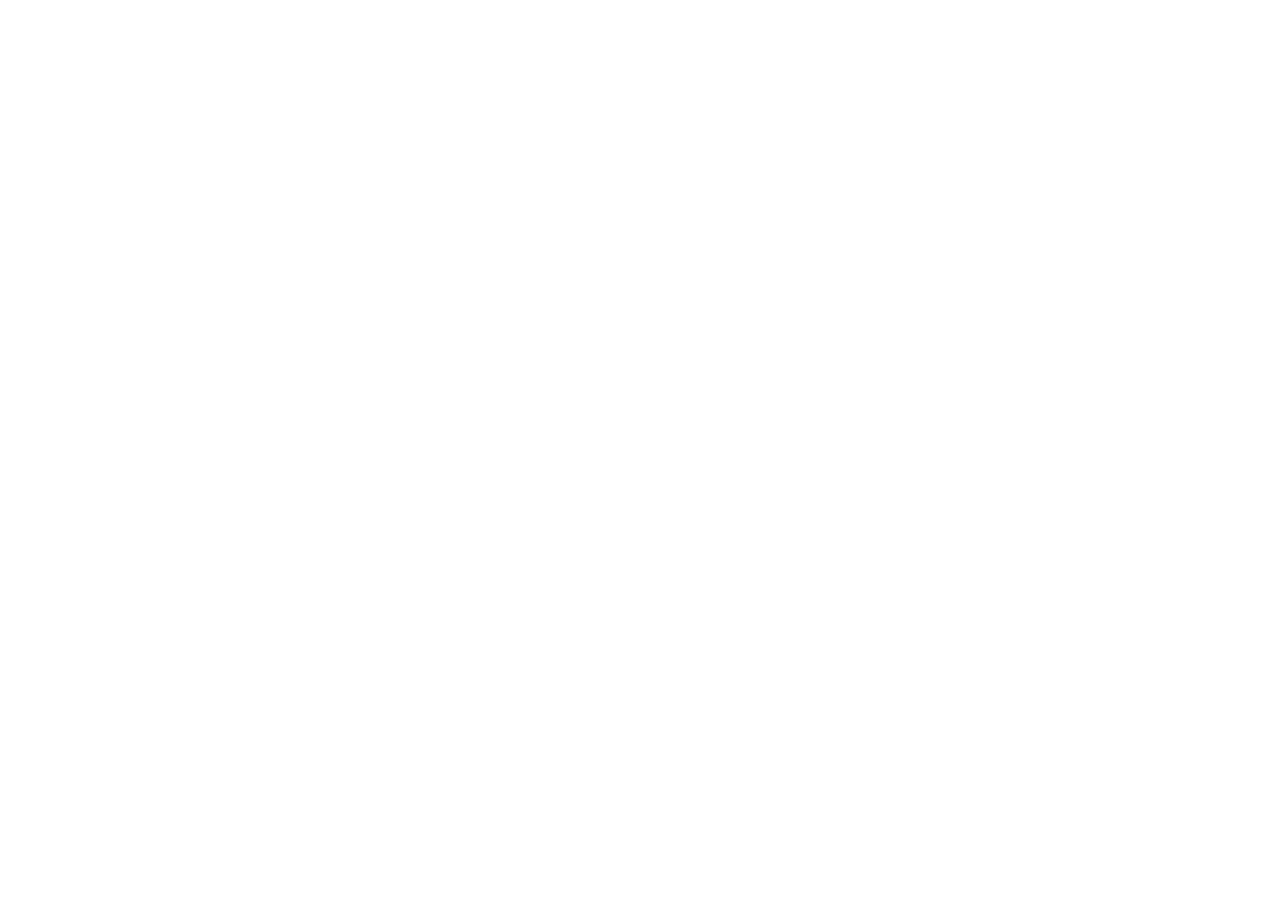
==== index.html @ b5daedb5 "Initial Commit" ====
<!DOCTYPE html>
<html lang="en">
  <head>
    <meta charset="UTF-8" />
    <meta http-equiv="X-UA-Compatible" content="IE=edge" />
    <meta name="viewport" content="width=device-width, initial-scale=1.0" />
    <!-- Favicon -->
    <link rel="icon" href="files/favicon.ico" />

    <title>Michael Gomes Portfolio</title>
  </head>
  <body></body>
</html>
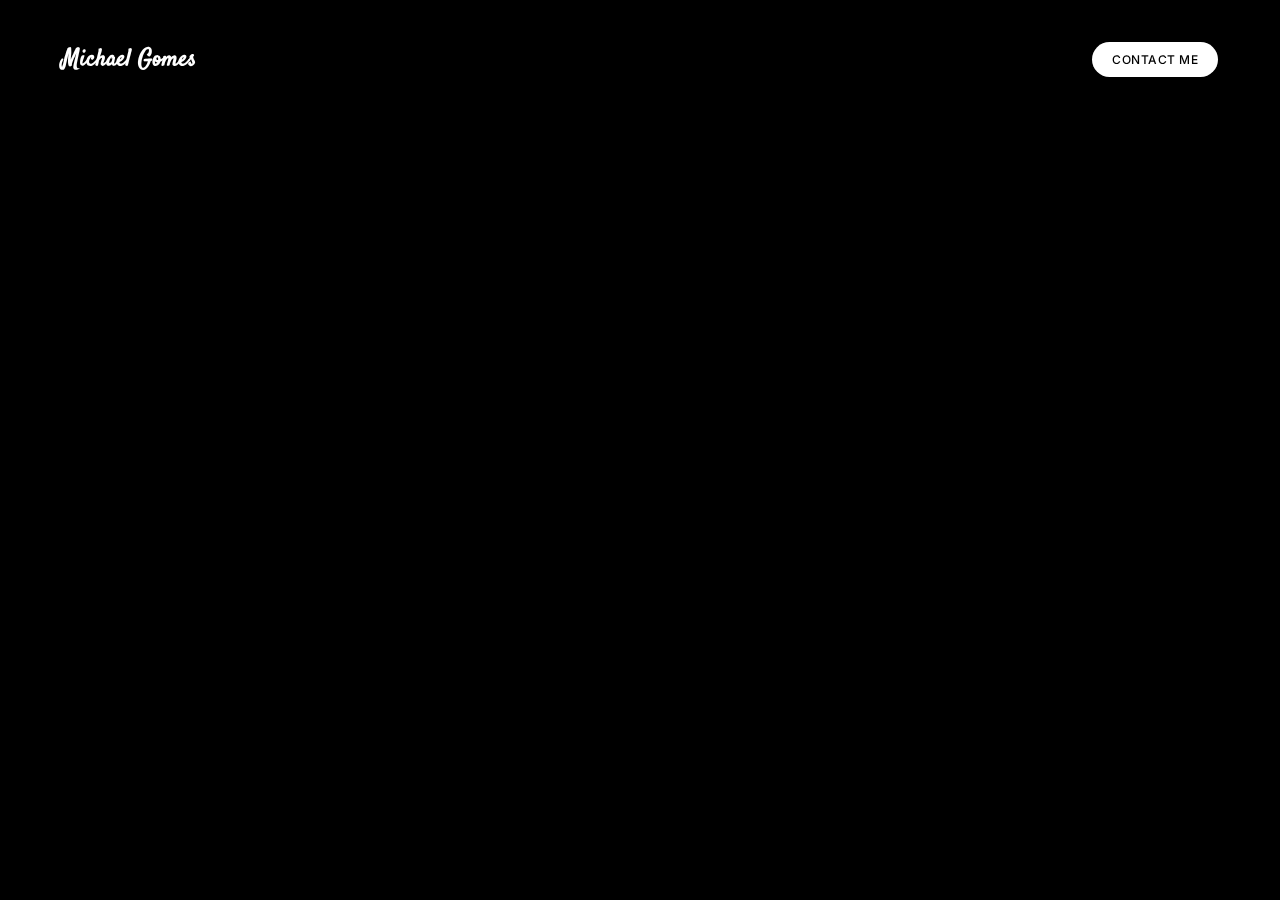
==== commit 93aa7c38: "Header" ====
--- a/index.html
+++ b/index.html
@@ -7,7 +7,25 @@
     <!-- Favicon -->
     <link rel="icon" href="files/favicon.ico" />
 
+    <!-- Google Fonts -->
+    <link rel="preconnect" href="https://fonts.googleapis.com" />
+    <link rel="preconnect" href="https://fonts.gstatic.com" crossorigin />
+    <link
+      href="https://fonts.googleapis.com/css2?family=Inter:wght@400;500;600;700&family=Satisfy&display=swap"
+      rel="stylesheet"
+    />
+
+    <!-- Custom Style Sheet -->
+    <link rel="stylesheet" href="styles.css" />
+
     <title>Michael Gomes Portfolio</title>
   </head>
-  <body></body>
+  <body>
+    <header class="header">
+      <h2 class="logo">Michael Gomes</h2>
+      <a href="mailto:michaelgomesweb@gmail.com" class="btn btn-contact"
+        >Contact Me</a
+      >
+    </header>
+  </body>
 </html>
--- a/styles.css
+++ b/styles.css
@@ -0,0 +1,89 @@
+* {
+  margin: 0;
+  padding: 0;
+  box-sizing: border-box;
+}
+
+a {
+  text-decoration: none;
+  color: inherit;
+}
+
+ul {
+  list-style: none;
+}
+
+button {
+  border: none;
+  background: none;
+  color: inherit;
+  font: inherit;
+}
+
+:root {
+  overflow-x: hidden;
+}
+
+body {
+  background-color: black;
+  font-family: "Inter", sans-serif;
+  color: white;
+  position: relative;
+  overflow-x: hidden;
+  scrollbar-width: none; /* For Firefox */
+}
+
+/* Remove Scroll Bar */
+body::-webkit-scrollbar {
+  display: none;
+}
+
+/* ----------Animations----------*/
+@keyframes fade-down {
+  0% {
+    opacity: 0;
+    transform: translateY(-30px) scale(0.8);
+  }
+
+  100% {
+    opacity: 1;
+    transform: translateY(0) scale(1);
+  }
+}
+
+/* ----------Header----------*/
+.header {
+  display: flex;
+  align-items: center;
+  justify-content: space-between;
+  padding: 42px 62px;
+  position: fixed;
+  width: 100%;
+}
+
+.logo {
+  font-family: "Satisfy", cursive;
+  animation: fade-down 0.5s 0.4s backwards;
+}
+
+/* BUTTON */
+.btn {
+  background-color: white;
+  font-size: 12px;
+  font-weight: 500;
+  text-transform: uppercase;
+  color: black;
+  letter-spacing: 0.5px;
+  padding: 10px 20px;
+  border-radius: 100px;
+  transition: all 0.3s;
+}
+
+.btn:hover {
+  transform: scale(1.15);
+}
+
+.btn-contact {
+  animation: fade-down 0.5s 0.4s backwards;
+  z-index: 100;
+}
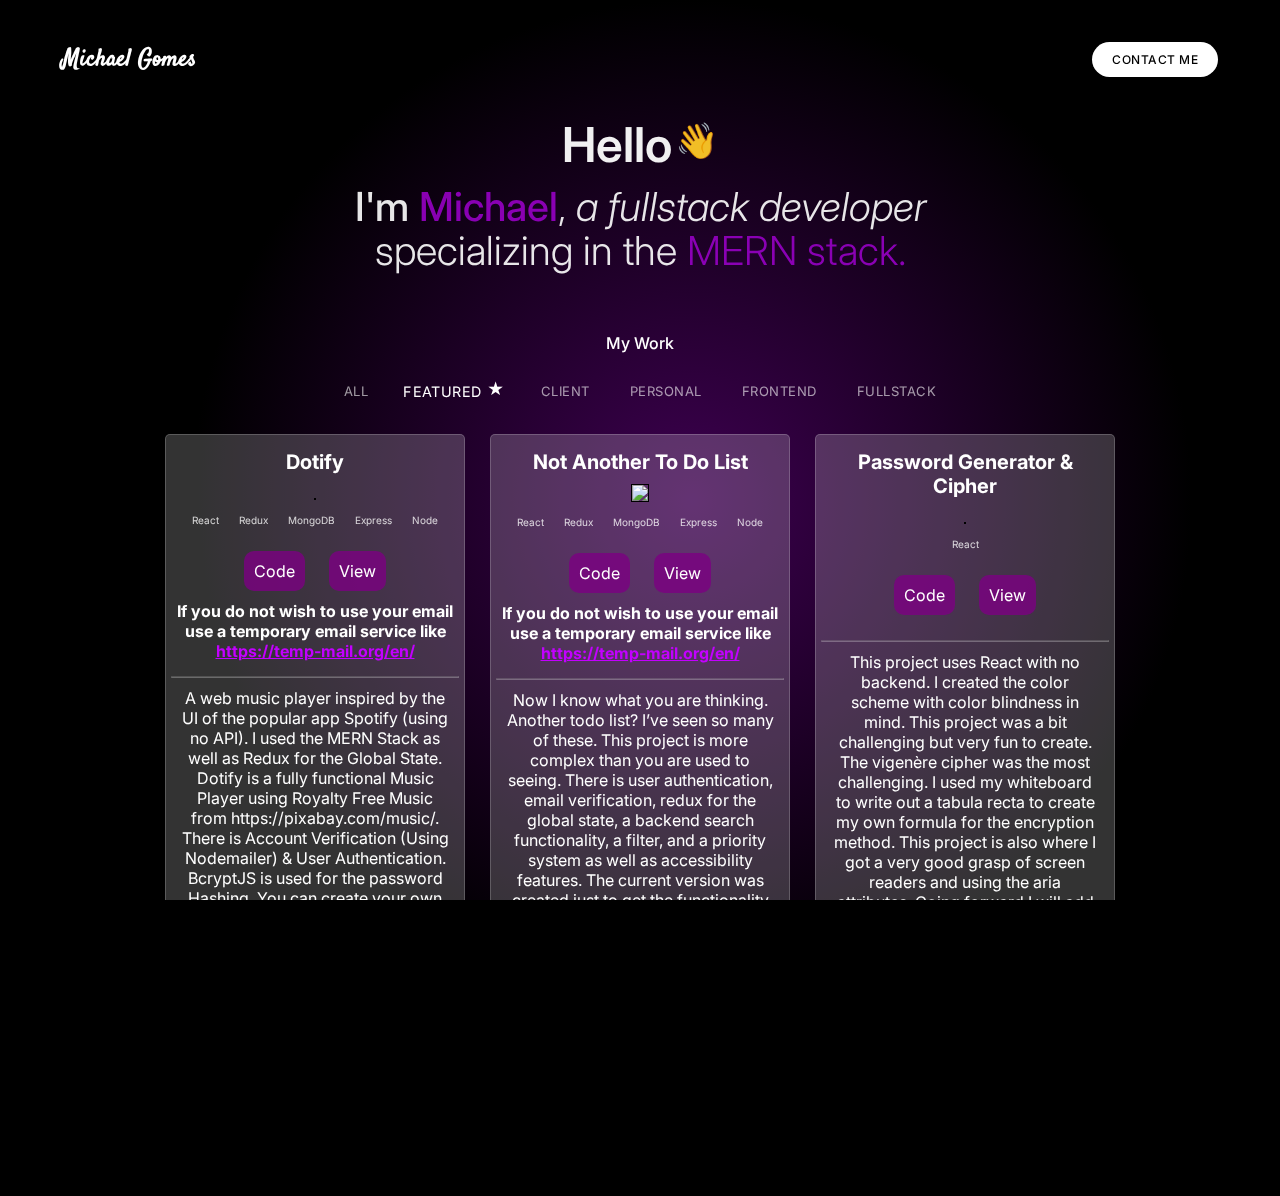
==== commit 8d042c9a: "Filter Functionality" ====
--- a/index.html
+++ b/index.html
@@ -15,17 +15,344 @@
       rel="stylesheet"
     />
 
+    <!-- Fontawesome -->
+    <script
+      src="https://kit.fontawesome.com/015b6e2192.js"
+      crossorigin="anonymous"
+    ></script>
+
     <!-- Custom Style Sheet -->
     <link rel="stylesheet" href="styles.css" />
+
+    <!-- JavaScript -->
+    <script src="script.js" defer></script>
 
     <title>Michael Gomes Portfolio</title>
   </head>
   <body>
+    <div class="color"></div>
+
     <header class="header">
       <h2 class="logo">Michael Gomes</h2>
       <a href="mailto:michaelgomesweb@gmail.com" class="btn btn-contact"
         >Contact Me</a
       >
     </header>
+
+    <main class="main">
+      <section class="intro">
+        <h1 class="first-heading">Hello <span class="emoji">👋</span></h1>
+        <p class="text">
+          <span class="bold">I'm <span class="purple">Michael</span></span
+          >, <i>a fullstack developer</i>
+          <span class="text-second">
+            specializing in the <span class="purple">MERN stack.</span>
+          </span>
+        </p>
+      </section>
+
+      <section class="work">
+        <div class="top">
+          <h2 class="second-heading">My Work</h2>
+          <div class="filters" id="f-badge-container">
+            <button class="f-badge" onclick="filterSelection('all')">
+              All
+            </button>
+            <button
+              class="f-badge active featured"
+              onclick="filterSelection('featured')"
+            >
+              Featured <span class="star">★</span>
+            </button>
+            <button class="f-badge" onclick="filterSelection('client')">
+              Client
+            </button>
+            <button class="f-badge" onclick="filterSelection('personal')">
+              Personal
+            </button>
+            <button class="f-badge" onclick="filterSelection('frontend')">
+              Frontend
+            </button>
+            <button class="f-badge" onclick="filterSelection('fullstack')">
+              Fullstack
+            </button>
+          </div>
+        </div>
+
+        <section class="projects">
+          <div class="card personal featured fullstack">
+            <div class="card-title">Dotify</div>
+            <div class="card-img">
+              <img src="images/dotify-summary.jpg" alt="" />
+            </div>
+            <button class="badge">React</button>
+            <button class="badge">Redux</button>
+            <button class="badge">MongoDB</button>
+            <button class="badge">Express</button>
+            <button class="badge">Node</button>
+            <div class="card-icons">
+              <a
+                href="https://github.com/MichaelGomes/Dotify"
+                target="_blank"
+                rel="noopener noreferrer"
+                ><button class="icon" type="button" name="button">
+                  Code <span class="fab fa-github"></span></button
+              ></a>
+              <a
+                href="https://dotify-sounds.herokuapp.com/"
+                target="_blank"
+                rel="noopener noreferrer"
+                ><button class="icon" type="button" name="button">
+                  View <span class="fas fa-eye"></span></button
+              ></a>
+            </div>
+            <div class="card-content">
+              <b
+                >If you do not wish to use your email use a temporary email
+                service like
+                <a
+                  class="email-info"
+                  href="https://temp-mail.org/en/"
+                  target="_blank"
+                  rel="noopener noreferrer"
+                  >https://temp-mail.org/en/</a
+                ></b
+              >
+              <hr />
+              <p>
+                A web music player inspired by the UI of the popular app Spotify
+                (using no API). I used the MERN Stack as well as Redux for the
+                Global State. Dotify is a fully functional Music Player using
+                Royalty Free Music from https://pixabay.com/music/. There is
+                Account Verification (Using Nodemailer) & User Authentication.
+                BcryptJS is used for the password Hashing. You can create your
+                own playlists, adjust the volume & play the music from any page.
+                I used Multer to store the audio files in the database and
+                gridfs-stream to stream the music to the browser.
+              </p>
+            </div>
+          </div>
+
+          <div class="card personal featured fullstack">
+            <div class="card-title">Not Another To Do List</div>
+
+            <div class="card-img">
+              <img src="images/not-another-to-do-list-summary.jpg" />
+            </div>
+            <button class="badge">React</button>
+            <button class="badge">Redux</button>
+            <button class="badge">MongoDB</button>
+            <button class="badge">Express</button>
+            <button class="badge">Node</button>
+            <div class="card-icons">
+              <a
+                href="https://github.com/MichaelGomes/Not-Another-To-Do-List"
+                target="_blank"
+                rel="noopener noreferrer"
+                ><button class="icon" type="button" name="button">
+                  Code <span class="fab fa-github"></span></button
+              ></a>
+              <a
+                href="https://not-another-to-do-list.herokuapp.com/"
+                target="_blank"
+                rel="noopener noreferrer"
+                ><button class="icon" type="button" name="button">
+                  View <span class="fas fa-eye"></span></button
+              ></a>
+            </div>
+            <div class="card-content">
+              <b
+                >If you do not wish to use your email use a temporary email
+                service like
+                <a
+                  class="email-info"
+                  href="https://temp-mail.org/en/"
+                  target="_blank"
+                  rel="noopener noreferrer"
+                  >https://temp-mail.org/en/</a
+                ></b
+              >
+              <hr />
+              <p>
+                Now I know what you are thinking. Another todo list? I’ve seen
+                so many of these. This project is more complex than you are used
+                to seeing. There is user authentication, email verification,
+                redux for the global state, a backend search functionality, a
+                filter, and a priority system as well as accessibility features.
+                The current version was created just to get the functionality
+                working first and thus does not have the finalized UI. I also
+                intend to update the functionality of this site aswell as the
+                UI. Some features I have planned include the ability to have
+                items repeat by a custom amount of time, multi select for
+                deleting and moving items between lists. As well as a sorting
+                system.
+              </p>
+            </div>
+          </div>
+
+          <div class="card personal react featured frontend">
+            <div class="card-title">Password Generator & Cipher</div>
+
+            <div class="card-img">
+              <img src="images/password-cipher-summary.jpg" alt="" />
+            </div>
+            <button class="badge">React</button>
+            <div class="card-icons">
+              <a
+                href="https://github.com/MichaelGomes/Password-Generator-And-Cipher"
+                target="_blank"
+                rel="noopener noreferrer"
+                ><button class="icon" type="button" name="button">
+                  Code <span class="fab fa-github"></span></button
+              ></a>
+              <a
+                href="https://password-generator-and-cipher.herokuapp.com/"
+                target="_blank"
+                rel="noopener noreferrer"
+                ><button class="icon" type="button" name="button">
+                  View <span class="fas fa-eye"></span></button
+              ></a>
+            </div>
+            <div class="card-content">
+              <hr />
+              <p>
+                This project uses React with no backend. I created the color
+                scheme with color blindness in mind. This project was a bit
+                challenging but very fun to create. The vigenère cipher was the
+                most challenging. I used my whiteboard to write out a tabula
+                recta to create my own formula for the encryption method. This
+                project is also where I got a very good grasp of screen readers
+                and using the aria attributes. Going forward I will add aria
+                throughout the project instead of waiting until the end. This
+                will also help design decisions and will prevent me from needing
+                to adjust the appearance later on.
+              </p>
+            </div>
+          </div>
+
+          <div class="card client wordpress frontend">
+            <div class="card-title">Medical Bulk Masks</div>
+
+            <div class="card-img">
+              <img src="images/medical-bulk-masks-summary.jpg" alt="" />
+            </div>
+            <button class="badge">Client</button>
+            <button class="badge">Wordpress</button>
+            <div class="card-icons">
+              <a href="https://www.github.com"
+                ><button
+                  class="disabled"
+                  type="button"
+                  name="button"
+                  aria-label="disabled button"
+                  disabled
+                >
+                  Code <span class="fab fa-github"></span></button
+              ></a>
+              <a
+                href="https://www.medicalbulkmasks.ca"
+                target="_blank"
+                rel="noopener noreferrer"
+                ><button class="icon" type="button" name="button">
+                  View <span class="fas fa-eye"></span></button
+              ></a>
+              <div class="card-content">
+                <hr />
+                <p>
+                  My first client website. The client sells 3-ply surgical masks
+                  and wanted an online presence to find more customers. I
+                  created this website to the clients design specifications.
+                  Unfortunately the client lost his supplier 2 days after I
+                  created the website and has not found a new supplier since. I
+                  used Wordpress for the site. I added SEO and automatic
+                  back-ups. Overall it was a good first experience with a
+                  client. Even though nothing was ever sold I still learned a
+                  lot about wordpress, e-commerce and dealing with client needs.
+                </p>
+              </div>
+            </div>
+          </div>
+
+          <div class="card personal frontend">
+            <div class="card-title">Portfolio Website</div>
+
+            <div class="card-img">
+              <img src="images/portfolio-summary.jpg" alt="" />
+            </div>
+            <button class="badge">HTML5</button>
+            <button class="badge">CSS3</button>
+            <button class="badge">JavaScript</button>
+            <div class="card-icons">
+              <a
+                href="https://github.com/MichaelGomes/"
+                target="_blank"
+                rel="noopener noreferrer"
+                ><button class="icon" type="button" name="button">
+                  Code <span class="fab fa-github"></span></button
+              ></a>
+              <a
+                href="https://www.michaelgomes.ca/"
+                target="_blank"
+                rel="noopener noreferrer"
+                ><button class="icon" type="button" name="button">
+                  View <span class="fas fa-eye"></span></button
+              ></a>
+            </div>
+            <hr />
+            <div class="card-content">
+              <p>
+                My portfolio has a modern design, custom animations and is
+                completely mobile responsive. This is actually the third
+                iteration of my portfolio site. The UI has greatly improved
+                since the previous two versions because I have learned a lot
+                since then. I compressed the images to save space and the
+                filtering system is entirely in Vanilla JavaScript.
+              </p>
+            </div>
+          </div>
+
+          <div class="card personal frontend">
+            <div class="card-title">Fight Fitness</div>
+
+            <div class="card-img">
+              <img src="images/fight-fitness-summary.jpg" alt="" />
+            </div>
+            <button class="badge">Express</button>
+            <button class="badge">Node</button>
+            <div class="card-icons">
+              <a
+                href="https://github.com/MichaelGomes/Fight-Fitness"
+                target="_blank"
+                rel="noopener noreferrer"
+                ><button class="icon" type="button" name="button">
+                  Code <span class="fab fa-github"></span></button
+              ></a>
+              <a
+                href="https://fight-fitness.herokuapp.com/"
+                target="_blank"
+                rel="noopener noreferrer"
+                ><button class="icon" type="button" name="button">
+                  View <span class="fas fa-eye"></span></button
+              ></a>
+            </div>
+            <div class="card-content">
+              <hr />
+              <p>
+                This was my first attempt at creating a website. It is for a
+                fictional MMA App. I used Node.js & Express for the backend to
+                communicate with the MailChimpAPI to signup for the newsletter.
+                This project gave me a much better understanding of flexbox and
+                it was also the first time I used any animations. The color
+                scheme was decided with accessibility in mind, there needed to
+                be a certain amount of contrast. I used AdobeXD to first create
+                a mockup of the website then I used HTML, CSS & JavaScript. You
+                might notice that the image file sizes are large. This was
+                before I knew how to compress images.
+              </p>
+            </div>
+          </div>
+        </section>
+      </section>
+    </main>
   </body>
 </html>
--- a/styles.css
+++ b/styles.css
@@ -31,11 +31,33 @@
   position: relative;
   overflow-x: hidden;
   scrollbar-width: none; /* For Firefox */
+  height: 100vh;
 }
 
 /* Remove Scroll Bar */
 body::-webkit-scrollbar {
   display: none;
+}
+
+.color {
+  height: 1000px;
+  width: 1000px;
+  background-image: radial-gradient(
+    closest-side,
+    rgba(195, 0, 255, 0.314),
+    black
+  );
+  position: absolute;
+  left: 15%;
+  z-index: -1;
+}
+
+.bold {
+  font-weight: 500;
+}
+
+.purple {
+  color: rgb(151, 0, 197);
 }
 
 /* ----------Animations----------*/
@@ -43,6 +65,18 @@
   0% {
     opacity: 0;
     transform: translateY(-30px) scale(0.8);
+  }
+
+  100% {
+    opacity: 1;
+    transform: translateY(0) scale(1);
+  }
+}
+
+@keyframes fade-up {
+  0% {
+    opacity: 0;
+    transform: translateY(30px) scale(0.8);
   }
 
   100% {
@@ -87,3 +121,187 @@
   animation: fade-down 0.5s 0.4s backwards;
   z-index: 100;
 }
+
+/* ----------Main----------*/
+.main {
+  max-width: 1000px;
+  margin: 0 auto;
+  text-align: center;
+  margin-top: -10px;
+  margin-bottom: 90px;
+  padding: 0 25px;
+}
+/* ----------Intro----------*/
+.intro {
+  padding-top: 125px;
+  animation: fade-up 0.5s;
+}
+.first-heading {
+  font-size: 48px;
+  font-weight: 600;
+  opacity: 0.94;
+  display: flex;
+  justify-content: center;
+  align-items: center;
+}
+
+.emoji {
+  font-size: 35px;
+  margin-top: -8px;
+  margin-left: 3px;
+}
+
+.text {
+  font-size: 40px;
+  opacity: 0.9;
+  font-weight: 300;
+  margin-top: 11px;
+  line-height: 1.1;
+}
+
+.text-second {
+  display: block;
+}
+
+/* ----------Work----------*/
+.work {
+  margin-top: 60px;
+  animation: fade-up 0.6s 0.2s backwards;
+}
+
+/* ----------Top----------*/
+.top {
+  margin-bottom: 35px;
+}
+
+.second-heading {
+  font-size: 16px;
+  font-weight: 500;
+  text-transform: capitalize;
+  margin-bottom: 30px;
+}
+
+.filters {
+  display: flex;
+  column-gap: 40px;
+  justify-content: center;
+}
+
+.f-badge {
+  opacity: 0.6;
+  font-size: 13px;
+  text-transform: uppercase;
+  letter-spacing: 0.5px;
+  transition: all 0.4s;
+}
+
+.f-badge:hover,
+.active {
+  opacity: 1;
+  cursor: pointer;
+  transform: scale(1.1);
+}
+
+.featured {
+  display: flex;
+}
+
+.star {
+  padding-left: 5px;
+  font-size: 15px;
+  margin-top: -3px;
+}
+
+/* ----------Projects----------*/
+.projects {
+  display: grid;
+  grid-template-columns: 1fr 1fr 1fr;
+  gap: 25px;
+  position: relative;
+}
+
+.card {
+  border-radius: 5px;
+  overflow: hidden;
+  position: relative;
+  transition: all 0.4s;
+  background-color: rgba(255, 255, 255, 0.2);
+  border: 1px solid rgba(255, 255, 255, 0.2);
+  padding: 5px;
+  height: max-content;
+  display: none;
+}
+
+.card:hover {
+  background-color: rgba(255, 255, 255, 0.3);
+}
+
+.card-title {
+  font-size: 20px;
+  font-weight: bold;
+  padding: 10px;
+}
+
+.card img {
+  width: 100%;
+  border: 1px black solid;
+}
+
+.show {
+  display: inline-block;
+}
+
+.badge {
+  font-size: 10px;
+  margin: 5px 3px 10px 3px;
+  padding: 5px;
+  color: rgba(255, 255, 255, 0.8);
+}
+
+.icon {
+  cursor: pointer;
+  padding: 10px;
+  margin: 10px;
+  border-radius: 10px;
+  background-color: rgba(124, 0, 130, 0.8);
+}
+
+.icon:hover {
+  transform: scale(1.15);
+}
+
+.disabled {
+  cursor: default;
+  background-color: grey;
+  padding: 10px;
+  margin: 10px;
+  border-radius: 10px;
+}
+
+hr {
+  margin-top: 15px;
+  opacity: 0.3;
+}
+
+.card-content p {
+  padding: 10px;
+  line-height: 20px;
+}
+
+.card-content b {
+  font-weight: 700;
+}
+
+.card-content a {
+  color: rgb(195, 0, 255);
+  text-decoration: underline;
+}
+
+.technologies {
+  font: 10px;
+  text-transform: uppercase;
+  letter-spacing: 1px;
+  display: flex;
+  column-gap: 14px;
+  opacity: 0.8;
+}
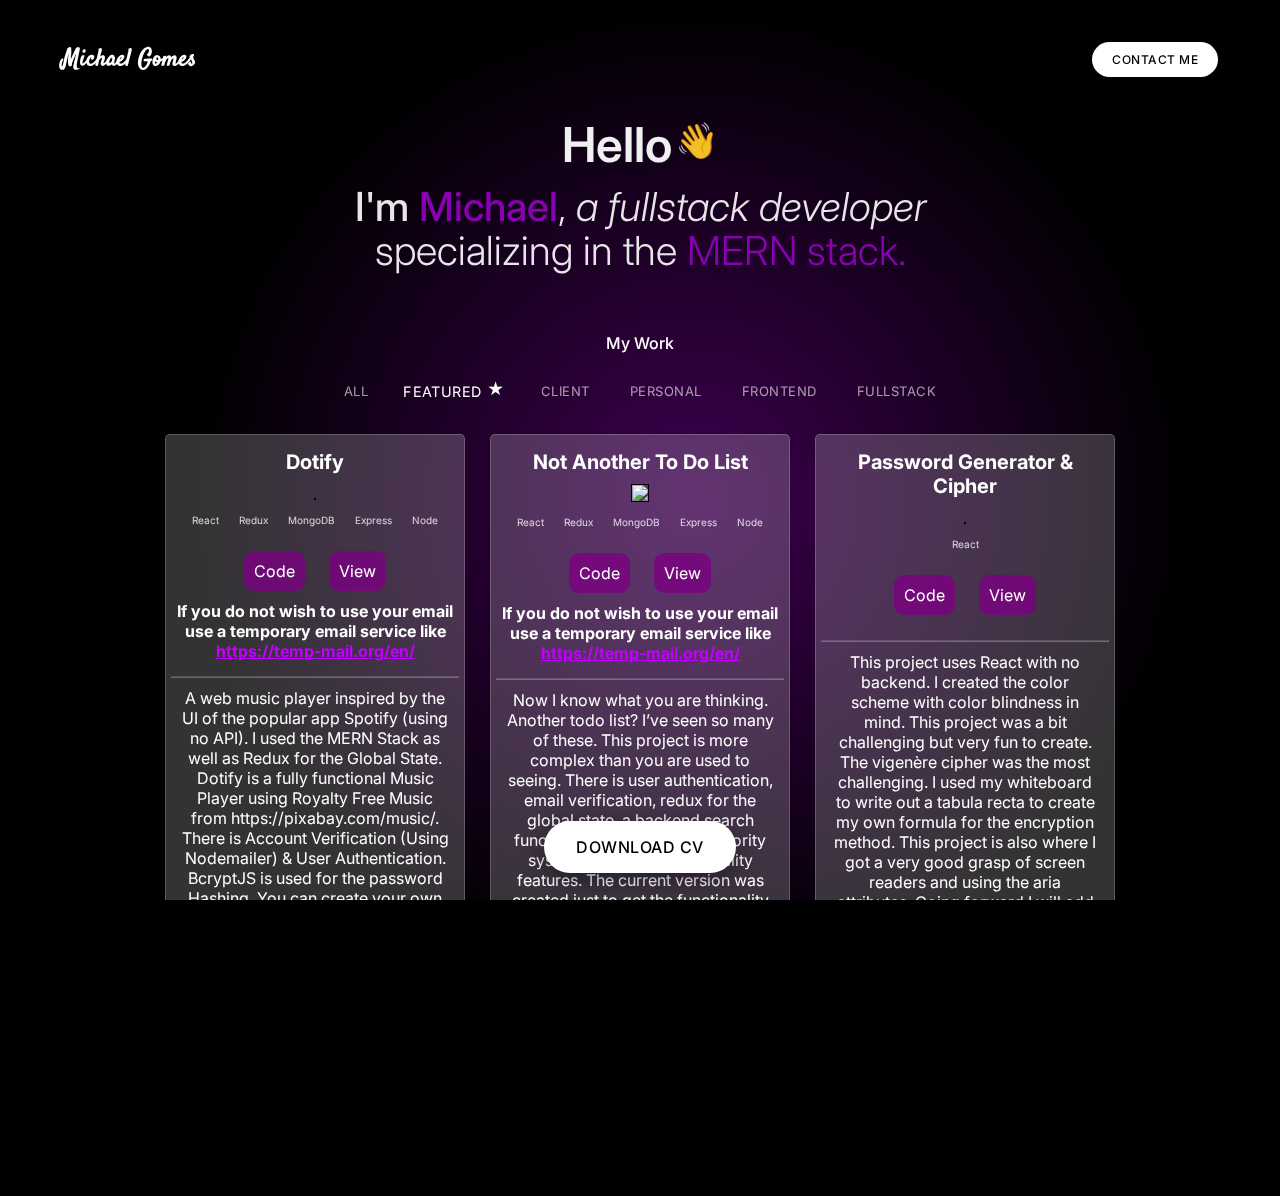
==== commit 87df3c5d: "Download Resume Functionality" ====
--- a/index.html
+++ b/index.html
@@ -353,6 +353,13 @@
           </div>
         </section>
       </section>
+
+      <a
+        href="./files/Michael Gomes Resume.pdf"
+        download
+        class="btn btn-download"
+        >Download <span class="u-bolder"> CV</span></a
+      >
     </main>
   </body>
 </html>
--- a/styles.css
+++ b/styles.css
@@ -122,6 +122,17 @@
   z-index: 100;
 }
 
+.btn-download {
+  padding: 16px 32px;
+  font-size: 16px;
+  position: fixed;
+  bottom: 27px;
+  left: calc(50% - 96px);
+  z-index: 100;
+  box-shadow: 0 6px 23px rgba(0, 0, 0, 0.45);
+  animation: fade-up 0.5s 0.4s backwards;
+}
+
 /* ----------Main----------*/
 .main {
   max-width: 1000px;
